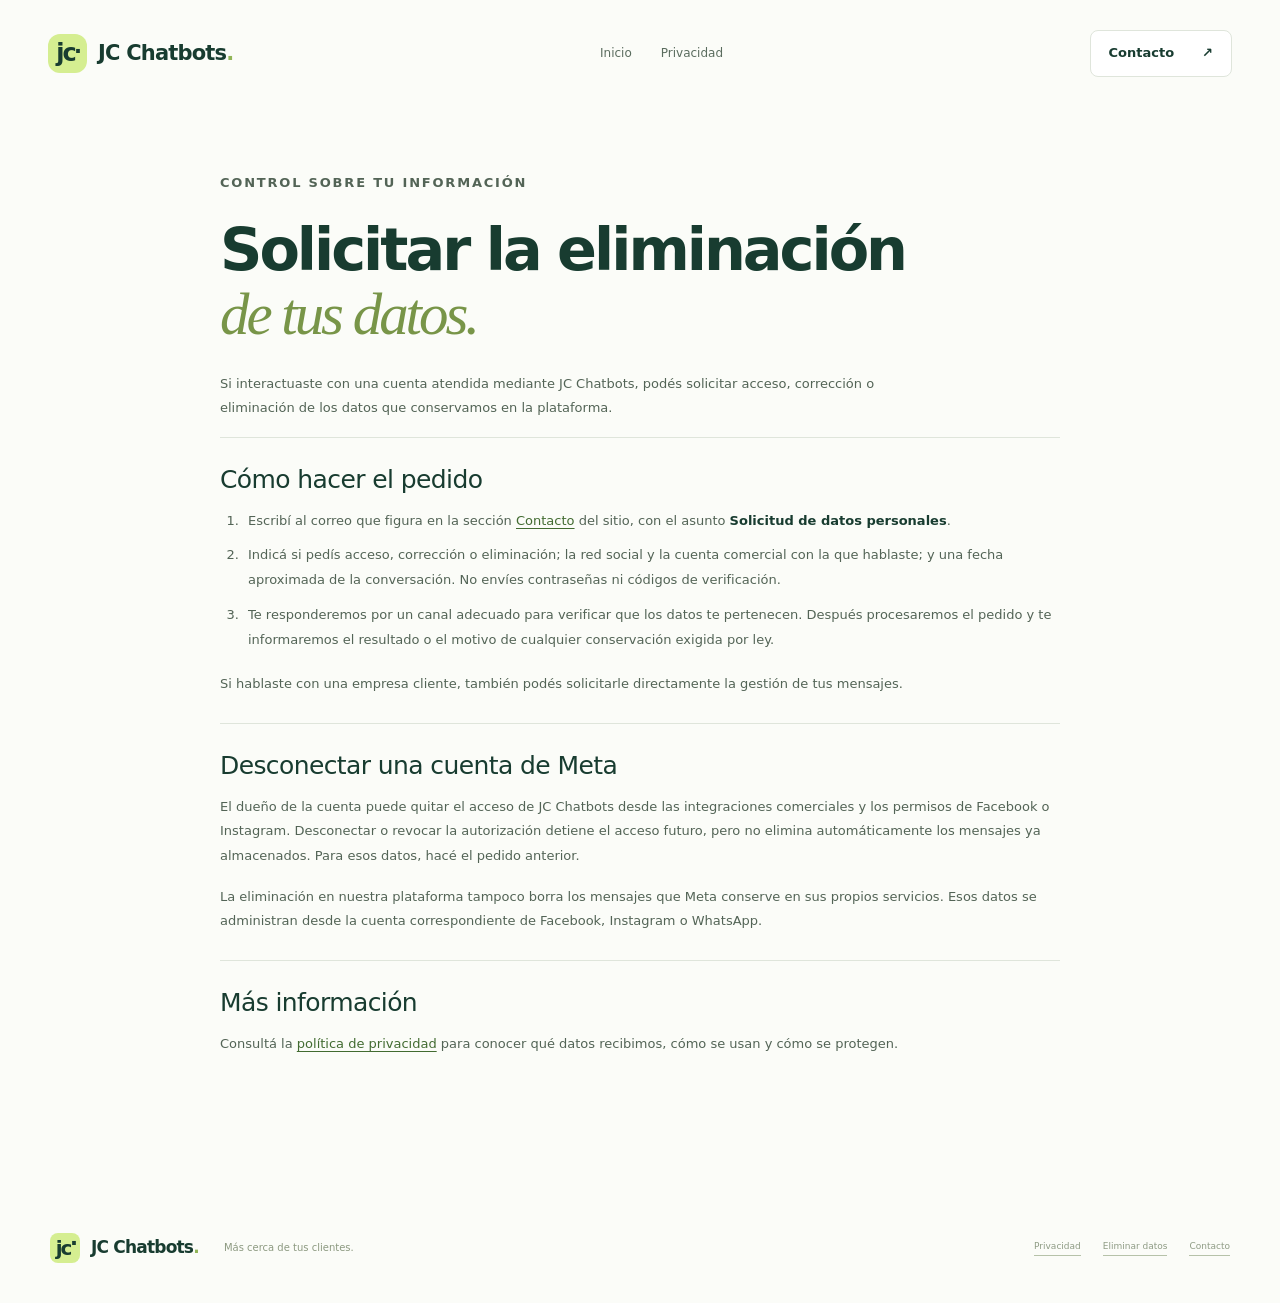
==== eliminar-datos.html @ 1e7ea8a5 "Prepare public JC Chatbots website" ====
<!doctype html>
<html lang="es-AR">
<head>
  <meta charset="utf-8">
  <meta name="viewport" content="width=device-width, initial-scale=1">
  <meta name="description" content="Cómo solicitar acceso, corrección o eliminación de datos tratados por JC Chatbots.">
  <meta name="theme-color" content="#173e32">
  <meta name="referrer" content="no-referrer">
  <title>Eliminar mis datos — JC Chatbots</title>
  <link rel="icon" href="favicon.svg" type="image/svg+xml">
  <link rel="stylesheet" href="styles.css">
</head>
<body>
  <a class="skip" href="#contenido">Saltar al contenido</a>
  <header class="header">
    <a href="./" class="brand" aria-label="JC Chatbots, inicio"><span class="brand-icon">jc<span>·</span></span><span>JC Chatbots<span class="brand-dot">.</span></span></a>
    <nav aria-label="Principal"><a href="./">Inicio</a><a href="privacidad.html">Privacidad</a></nav>
    <a class="button header-cta" href="./#contacto">Contacto <span aria-hidden="true">↗</span></a>
  </header>
  <main id="contenido" class="legal wrap">
    <p class="eyebrow">CONTROL SOBRE TU INFORMACIÓN</p>
    <h1>Solicitar la eliminación <em>de tus datos.</em></h1>
    <p class="legal-lead">Si interactuaste con una cuenta atendida mediante JC Chatbots, podés solicitar acceso, corrección o eliminación de los datos que conservamos en la plataforma.</p>
    <section aria-labelledby="solicitud"><h2 id="solicitud">Cómo hacer el pedido</h2>
      <ol>
        <li>Escribí al correo que figura en la sección <a href="./#contacto">Contacto</a> del sitio, con el asunto <strong>Solicitud de datos personales</strong>.</li>
        <li>Indicá si pedís acceso, corrección o eliminación; la red social y la cuenta comercial con la que hablaste; y una fecha aproximada de la conversación. No envíes contraseñas ni códigos de verificación.</li>
        <li>Te responderemos por un canal adecuado para verificar que los datos te pertenecen. Después procesaremos el pedido y te informaremos el resultado o el motivo de cualquier conservación exigida por ley.</li>
      </ol>
      <p>Si hablaste con una empresa cliente, también podés solicitarle directamente la gestión de tus mensajes.</p>
    </section>
    <section aria-labelledby="revocacion"><h2 id="revocacion">Desconectar una cuenta de Meta</h2>
      <p>El dueño de la cuenta puede quitar el acceso de JC Chatbots desde las integraciones comerciales y los permisos de Facebook o Instagram. Desconectar o revocar la autorización detiene el acceso futuro, pero no elimina automáticamente los mensajes ya almacenados. Para esos datos, hacé el pedido anterior.</p>
      <p>La eliminación en nuestra plataforma tampoco borra los mensajes que Meta conserve en sus propios servicios. Esos datos se administran desde la cuenta correspondiente de Facebook, Instagram o WhatsApp.</p>
    </section>
    <section aria-labelledby="politica"><h2 id="politica">Más información</h2>
      <p>Consultá la <a href="privacidad.html">política de privacidad</a> para conocer qué datos recibimos, cómo se usan y cómo se protegen.</p>
    </section>
  </main>
  <footer class="footer wrap"><a href="./" class="brand"><span class="brand-icon">jc<span>·</span></span><span>JC Chatbots<span class="brand-dot">.</span></span></a><p>Más cerca de tus clientes.</p><div><a href="privacidad.html">Privacidad</a><a href="eliminar-datos.html" aria-current="page">Eliminar datos</a><a href="./#contacto">Contacto</a></div></footer>
</body>
</html>
---- styles.css ----
@charset "UTF-8";
:root{--ink:#183c30;--muted:#6d7b70;--paper:#fbfcf8;--line:#dfe5db;--lime:#d5ee91;--soft:#edf2e8;font:16px/1.6 Inter,ui-sans-serif,system-ui,-apple-system,"Segoe UI",sans-serif;color:var(--ink);background:var(--paper);font-synthesis:none}*{box-sizing:border-box}html{scroll-behavior:smooth;scroll-padding-top:35px}body{margin:0}a{color:inherit;text-decoration:none}button{font:inherit;cursor:pointer}a:focus-visible,button:focus-visible,summary:focus-visible{outline:3px solid #7e9f43;outline-offset:5px}.wrap{width:min(1180px,calc(100% - 96px));margin:auto}.header{display:flex;justify-content:space-between;align-items:center;gap:24px;max-width:1360px;padding:30px 48px;margin:auto}.brand{display:inline-flex;align-items:center;gap:11px;font-size:21px;font-weight:700;letter-spacing:-.8px;white-space:nowrap}.brand-icon{width:39px;height:39px;display:grid;place-content:center;background:var(--lime);border-radius:12px;font-size:24px;letter-spacing:-2px;position:relative;padding-right:4px}.brand-icon span{position:absolute;right:7px;bottom:4px;font-size:21px}.brand-dot{color:#91b557}.header nav{display:flex;gap:29px;font-size:12px;color:#5a6c5e}.header nav a:hover,.quiet-link:hover{color:#62822f}.button{display:inline-flex;justify-content:space-between;align-items:center;gap:28px;padding:16px 22px;border:1px solid var(--line);border-radius:8px;font-size:13px;font-weight:600;transition:transform .18s,background .18s}.button:hover{transform:translateY(-2px)}.header-cta{padding:12px 18px;background:white}.primary{background:var(--ink);color:white;border-color:var(--ink)}.primary:hover{background:#285b46}.hero{display:grid;grid-template-columns:1.16fr 1fr;gap:70px;padding-top:65px;padding-bottom:90px;align-items:center}.eyebrow{font-size:10px;letter-spacing:1.8px;font-weight:650;line-height:1.8;color:#7b896e;margin:0 0 23px}.live-dot{display:inline-block;width:6px;height:6px;background:#8aa552;border-radius:50%;margin-right:7px;vertical-align:2px}h1{font-size:clamp(45px,4.6vw,67px);font-weight:550;letter-spacing:-3px;line-height:1.08;margin:0 0 25px}h1 em,h2 em{font-family:Georgia,"Times New Roman",serif;font-weight:400;color:#789548}h2{font-size:clamp(33px,3.5vw,46px);font-weight:500;letter-spacing:-1.8px;line-height:1.15;margin:0 0 25px}h3{font-size:17px;line-height:1.5;font-weight:600;letter-spacing:-.35px;margin:0 0 10px}p{margin:0 0 16px}.hero-description{color:var(--muted);font-size:15px;max-width:430px;line-height:1.9}.hero-actions{display:flex;align-items:center;gap:24px;margin-top:30px}.quiet-link{font-size:12px;font-weight:600;white-space:nowrap}.quiet-link span{margin-left:8px}.hero-note{font-size:10px;color:#87937e;margin-top:23px}.hero-visual{position:relative;background:#eaf0e0;border:1px solid #dfe8d5;border-radius:18px;padding:23px 26px 32px;isolation:isolate}.hero-visual:before{content:"";position:absolute;inset:65px -16px -16px 24px;border:1px solid #dfe7d2;border-radius:18px;z-index:-1}.visual-header{display:flex;justify-content:space-between;align-items:center;gap:10px;font-size:7px;letter-spacing:1px;color:#7c8d6b;margin-bottom:23px}.demo-label{font-size:6px;border:1px solid #ccdab7;border-radius:4px;padding:4px 6px;white-space:nowrap}.chat-window{background:#fff;border:1px solid #e0e6d8;border-radius:12px;box-shadow:0 13px 28px #4961360c;overflow:hidden}.chat-header{display:flex;gap:12px;align-items:center;padding:19px;border-bottom:1px solid #edf0e7}.shop-avatar{display:grid;place-items:center;background:#edf2e5;border-radius:10px;width:35px;height:35px;font-family:Georgia,serif;font-size:25px;position:relative}.shop-avatar>span{position:absolute;right:3px;top:0;font:10px system-ui;color:#8eaa55}.chat-header strong{display:block;font-size:12px;font-weight:650}.chat-header>div>span{display:block;font-size:9px;color:#8f9c83}.chat-badge{margin-left:auto;color:#8ca36d;background:#f2f6eb;border-radius:4px;padding:3px 8px;font-size:8px}.chat-content{min-height:249px;background:#fcfdfa;padding:26px 18px;display:flex;flex-direction:column;gap:17px}.message{max-width:85%;padding:13px 15px;border-radius:10px;font-size:11px;line-height:1.7;border:1px solid #e4eadd}.message p{margin:0 0 7px}.incoming{align-self:flex-start;background:white;border-radius:10px 10px 10px 2px}.outgoing{align-self:flex-end;background:#eaf3d9;border-color:#e0eacb;border-radius:10px 10px 2px 10px}.message time{display:block;text-align:right;font-size:8px;color:#9ca88e}.message time span{color:#789253}.source-note{text-align:right;margin:0;color:#8c9a7c;font-size:8px}.source-note>span{margin-right:4px}.chat-options{display:flex;gap:6px;flex-wrap:wrap;padding:14px 17px;border-top:1px solid #eef1e8}.chat-options button{background:#fff;border:1px solid #e1e8d6;color:#7c8b6c;border-radius:20px;padding:6px 11px;font-size:9px}.chat-options button.selected{background:#eff5e4;color:#4b652e;border-color:#cdddaf}.chat-footer{padding:10px 18px;background:#f6f8f0;font-size:9px;color:#879578;display:flex;gap:8px}.floating-note{display:flex;align-items:center;gap:12px;background:#fff;border:1px solid #e4e9dc;box-shadow:0 8px 20px #223e2410;border-radius:10px;padding:14px 17px;margin:20px -44px 0 38px}.floating-note>span:first-child{display:grid;place-items:center;background:#f1f5e9;color:#8ba562;border-radius:7px;width:31px;height:31px;font-size:18px}.floating-note strong{font-size:10px;display:block;font-weight:600}.floating-note small{display:block;color:#96a187;font-size:8px}.note-check{margin-left:auto;color:#8fa95e}.visual-caption{display:flex;align-items:center;gap:7px;color:#8b9a7a;font-size:8px;margin-top:21px}.tiny-line{width:16px;height:1px;background:#9eae88}.intro-strip{border-block:1px solid var(--line);background:#f4f7ee}.intro-strip>.wrap{display:flex;justify-content:space-between;gap:20px;align-items:center;padding-block:23px}.intro-strip p{margin:0;color:#859078;font-size:12px}.intro-strip strong{color:#526443;font-weight:600}.intro-strip>.wrap>span{font-size:10px;color:#8b997b}.intro-strip>.wrap>span>span{margin-left:35px;font-size:18px;color:#9caf7c}.section{padding-block:95px}.proposal{display:grid;grid-template-columns:1fr 1fr;gap:95px;align-items:start}.section-copy{font-size:14px;color:var(--muted);line-height:1.9;max-width:390px;margin-bottom:26px}.proposal-list article{display:flex;gap:22px;border-top:1px solid var(--line);padding:24px 0}.proposal-list p{color:var(--muted);font-size:12px;line-height:1.8;margin:0}.feature-number{font-family:Georgia,serif;font-size:22px;color:#99af70}.channels-section{background:#edf2e5;border-block:1px solid #e4eadb}.channels-inner{padding-block:65px;display:grid;grid-template-columns:1fr 1fr;gap:95px;align-items:center}.channels-inner>div>p:last-child{font-size:12px;color:#7a886d;max-width:365px;line-height:1.9}.channels-inner h2{font-size:38px}.channels-list article{display:flex;align-items:center;gap:16px;padding:20px 0;border-bottom:1px solid #dce5d1}.channels-list img{width:26px;height:26px;object-fit:contain}.channels-list strong{display:block;font-size:13px;font-weight:600}.channels-list small{display:block;font-size:10px;color:#89977b;margin-top:4px}.status{margin-left:auto;padding:4px 8px;background:#f7f9f2;border:1px solid #e1e7d8;border-radius:4px;font-size:8px;white-space:nowrap;color:#8b977d}.status.testing{color:#698443;background:#e4edcf}.channels-note{font-size:9px!important;margin-top:16px;line-height:1.7!important}.section-heading{display:flex;align-items:end;justify-content:space-between;gap:30px;margin-bottom:34px}.section-heading h2{margin-bottom:0}.section-heading>p{font-size:12px;color:var(--muted);line-height:1.9;margin:0}.steps{display:grid;grid-template-columns:repeat(3,1fr);gap:38px}.steps article{border-top:1px solid var(--line);padding-top:18px}.steps article>span{display:flex;justify-content:space-between;align-items:center;font-family:Georgia,serif;color:#8fa566;font-size:25px;margin-bottom:25px}.steps i{font-family:system-ui;font-style:normal;font-size:17px;color:#a5b491}.steps p{color:var(--muted);font-size:12px;line-height:1.85;max-width:280px}.faq{border-top:1px solid var(--line);display:grid;grid-template-columns:1fr 1fr;gap:95px;padding-top:75px}.faq h2{font-size:39px}.faq details{border-bottom:1px solid var(--line);padding:17px 0}.faq details:first-child{border-top:1px solid var(--line)}.faq summary{list-style:none;display:flex;align-items:center;justify-content:space-between;gap:15px;font-size:13px;cursor:pointer;font-weight:500}.faq summary::-webkit-details-marker{display:none}.faq summary>span{font-size:20px;color:#8da270;transition:transform .2s}.faq details[open] summary>span{transform:rotate(45deg)}.faq details p{font-size:12px;color:var(--muted);margin:15px 28px 0 0;line-height:1.9}.contact{border-radius:17px;background:#173e32;color:#f6faef;display:grid;grid-template-columns:1.4fr 1fr;align-items:center;gap:65px;padding:50px 55px}.contact .eyebrow{color:#a8bf8b}.contact h2{font-size:38px;letter-spacing:-1.3px;margin-bottom:18px}.contact h2 em{color:#d5ee91}.contact p:not(.eyebrow){font-size:12px;color:#a9bda8;line-height:1.8;margin:0}.contact-actions{display:flex;flex-direction:column;align-items:stretch;gap:20px}.lime{background:var(--lime);color:#23482e;border-color:var(--lime);font-size:12px}.lime:hover{background:#e4f6b8}.contact-email{font-size:12px;display:flex;justify-content:space-between;border-bottom:1px solid #456354;padding-bottom:11px;color:#dde8d5}.contact-actions small{font-size:9px;color:#a1b49a}.footer{display:flex;align-items:center;gap:25px;flex-wrap:wrap;padding-block:40px}.footer .brand{font-size:17px}.footer .brand-icon{width:30px;height:30px;border-radius:8px;font-size:20px}.footer .brand-icon span{right:4px;bottom:2px}.footer>p{color:#8c9980;font-size:10px;margin:0}.footer>div{margin-left:auto;display:flex;gap:22px;align-items:center;font-size:9px;color:#8e9b84}.footer button{border:0;border-bottom:1px solid #b6c2a9;padding:0;background:transparent;font-size:9px;color:#7e8c73}.footer #privacy{flex-basis:100%;font-size:10px;line-height:1.8;max-width:850px}.skip{position:absolute;left:16px;top:-100px;background:var(--ink);color:white;padding:12px;z-index:9}.skip:focus{top:10px}[hidden]{display:none!important}@media(max-width:1050px){.wrap{width:calc(100% - 60px)}.header{padding-inline:30px}.hero{gap:38px}.hero-actions{gap:15px;flex-wrap:wrap}.hero-visual{padding:20px}.floating-note{margin-right:-25px;margin-left:5px}.proposal,.channels-inner,.faq{gap:50px}.contact{padding:40px;gap:35px}.channels-list small{max-width:210px}h1{letter-spacing:-2px}}@media(max-width:760px){.wrap{width:calc(100% - 40px)}.header{padding:20px;gap:12px}.header nav{display:none}.header-cta{padding:10px 12px;font-size:10px;gap:13px}.brand{font-size:18px}.brand-icon{width:33px;height:33px}.hero{grid-template-columns:1fr;padding-top:40px;padding-bottom:55px;gap:38px}.eyebrow{font-size:8px;letter-spacing:1.3px;margin-bottom:19px}h1{font-size:49px;letter-spacing:-2.4px}h2{font-size:35px}.hero-description{font-size:14px}.hero-actions{margin-top:25px;gap:20px}.button{font-size:12px;padding:15px 18px}.hero-note{font-size:9px}.hero-visual{max-width:470px;width:100%;margin:auto;padding:20px 18px 24px}.hero-visual:before{inset:45px -5px -7px 15px}.floating-note{margin-right:-5px;margin-left:17px;padding:12px}.chat-content{min-height:234px}.message{font-size:12px}.intro-strip>.wrap{align-items:start;flex-direction:column;gap:6px;padding-block:20px}.intro-strip>.wrap>span>span{margin-left:10px}.proposal,.channels-inner,.faq{grid-template-columns:1fr;gap:30px}.section{padding-block:60px}.proposal-list article{padding-block:22px}.channels-inner{padding-block:45px;gap:12px}.channels-inner h2{font-size:35px}.channels-list article{gap:13px}.channels-list small{max-width:190px;font-size:9px}.channels-list img{width:23px;height:23px}.status{font-size:7px}.section-heading{align-items:start;flex-direction:column;gap:19px}.steps{grid-template-columns:1fr;gap:18px}.steps article>span{margin-bottom:14px}.steps p{max-width:none}.faq{padding-top:45px}.faq h2{font-size:34px}.faq summary{font-size:12px}.contact{grid-template-columns:1fr;padding:30px 24px;gap:28px;border-radius:12px}.contact h2{font-size:32px}.contact-actions{gap:18px}.footer{padding-block:30px;gap:15px}.footer>p{display:none}.footer>div{gap:14px}.footer .brand{font-size:15px}}@media(prefers-reduced-motion:reduce){html{scroll-behavior:auto}*{transition:none!important}}

.legal{max-width:840px;padding-top:64px;padding-bottom:110px}.legal h1{max-width:690px}.legal-lead{font-size:17px;line-height:1.85;color:var(--muted);max-width:710px}.legal-updated{font-size:11px;color:#82907c;margin:25px 0 55px}.legal section{border-top:1px solid var(--line);padding:28px 0 10px}.legal h2{font-size:25px;letter-spacing:-.6px;margin-bottom:14px}.legal p,.legal li{font-size:13px;line-height:1.9;color:#536456}.legal ul,.legal ol{padding-left:23px;margin:0 0 20px}.legal li{padding-left:5px;margin-bottom:10px}.legal a:not(.brand){color:#426b31;text-decoration:underline;text-underline-offset:3px}.legal strong{color:var(--ink)}.footer>div a{border-bottom:1px solid #b6c2a9;padding-bottom:1px}.footer>div a:hover{color:#426b31}@media(max-width:760px){.legal{padding-top:35px;padding-bottom:70px}.legal h1{font-size:42px}.legal-lead{font-size:15px}.legal section{padding-top:22px}.legal h2{font-size:22px}.footer>div{flex-wrap:wrap}}.footer>.brand-note{flex-basis:100%;display:block;font-size:9px}
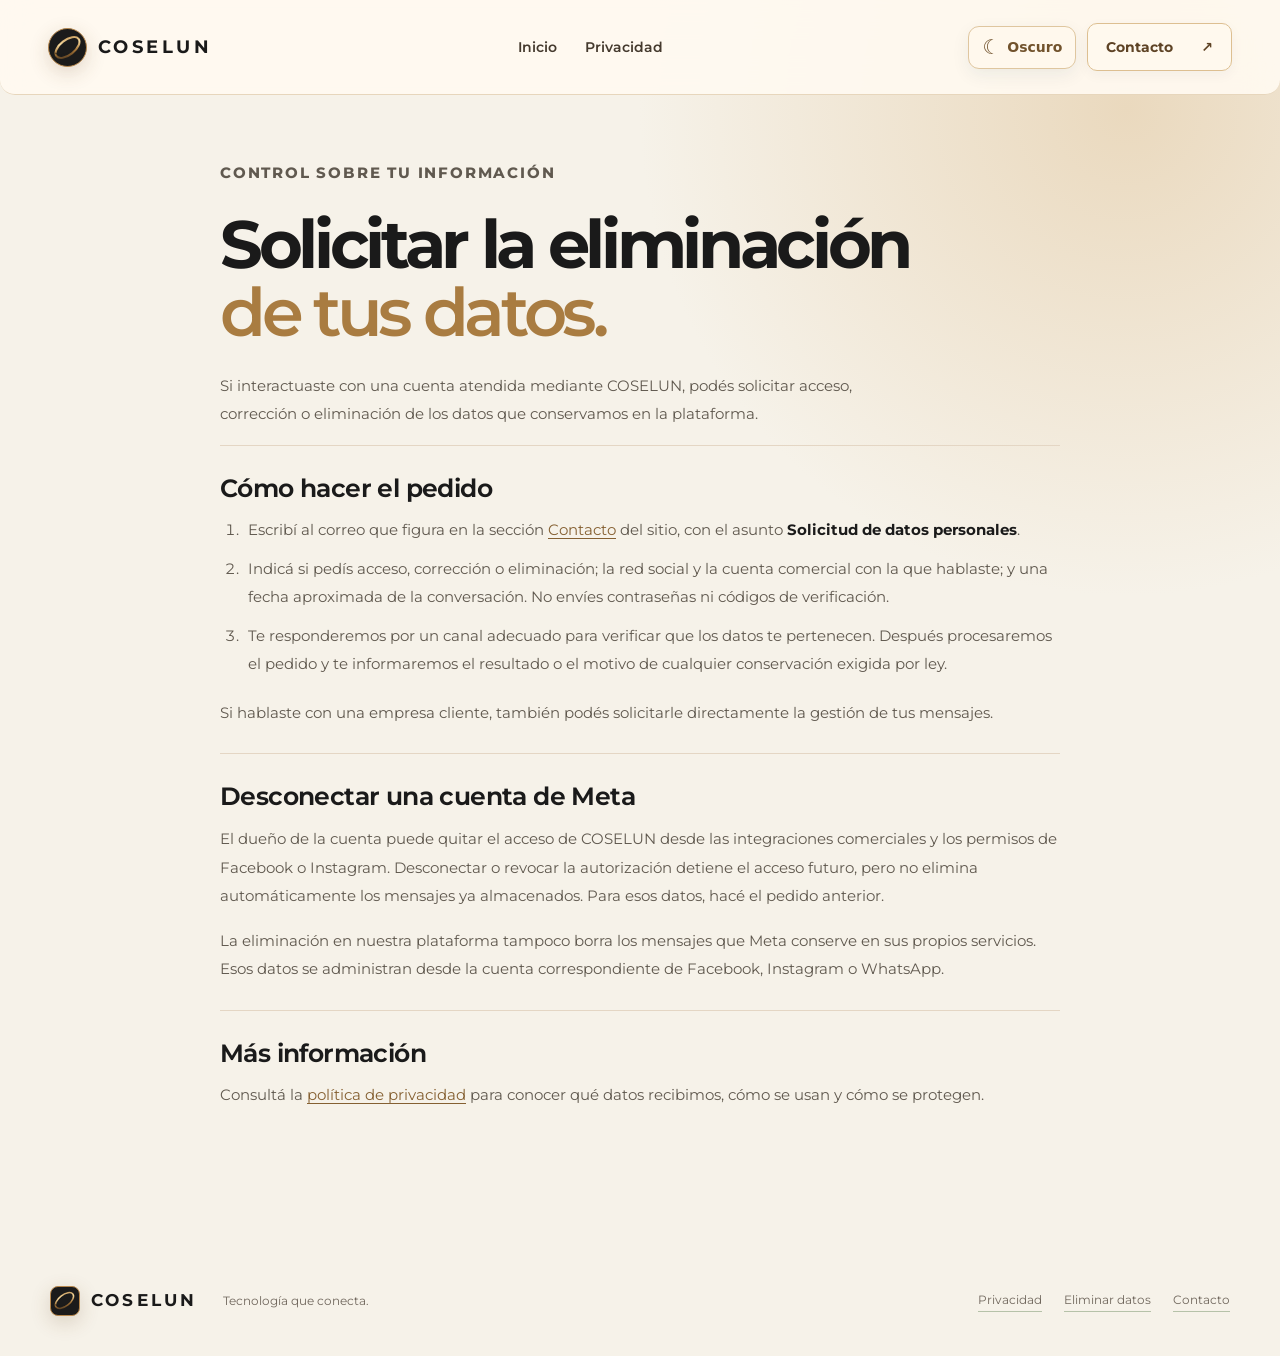
==== commit 7cfb76dd: "Rebrand public site as COSELUN" ====
--- a/eliminar-datos.html
+++ b/eliminar-datos.html
@@ -3,24 +3,26 @@
 <head>
   <meta charset="utf-8">
   <meta name="viewport" content="width=device-width, initial-scale=1">
-  <meta name="description" content="Cómo solicitar acceso, corrección o eliminación de datos tratados por JC Chatbots.">
-  <meta name="theme-color" content="#173e32">
+  <meta name="description" content="Cómo solicitar acceso, corrección o eliminación de datos tratados por COSELUN.">
+  <meta name="theme-color" content="#1a1a1a">
   <meta name="referrer" content="no-referrer">
-  <title>Eliminar mis datos — JC Chatbots</title>
+  <title>Eliminar mis datos — COSELUN</title>
   <link rel="icon" href="favicon.svg" type="image/svg+xml">
   <link rel="stylesheet" href="styles.css">
+  <link rel="stylesheet" href="premium.css">
+  <link rel="stylesheet" href="readability.css"><link rel="stylesheet" href="coselun.css">
 </head>
 <body>
   <a class="skip" href="#contenido">Saltar al contenido</a>
   <header class="header">
-    <a href="./" class="brand" aria-label="JC Chatbots, inicio"><span class="brand-icon">jc<span>·</span></span><span>JC Chatbots<span class="brand-dot">.</span></span></a>
+    <a href="./" class="brand" aria-label="COSELUN, inicio"><span class="brand-icon" aria-hidden="true"></span><span>COSELUN</span></a>
     <nav aria-label="Principal"><a href="./">Inicio</a><a href="privacidad.html">Privacidad</a></nav>
-    <a class="button header-cta" href="./#contacto">Contacto <span aria-hidden="true">↗</span></a>
+    <div class="header-actions"><button class="theme-toggle" type="button" aria-label="Cambiar a modo oscuro" aria-pressed="false"><span aria-hidden="true">☾</span><span>Oscuro</span></button><a class="button header-cta" href="./#contacto">Contacto <span aria-hidden="true">↗</span></a></div>
   </header>
   <main id="contenido" class="legal wrap">
     <p class="eyebrow">CONTROL SOBRE TU INFORMACIÓN</p>
     <h1>Solicitar la eliminación <em>de tus datos.</em></h1>
-    <p class="legal-lead">Si interactuaste con una cuenta atendida mediante JC Chatbots, podés solicitar acceso, corrección o eliminación de los datos que conservamos en la plataforma.</p>
+    <p class="legal-lead">Si interactuaste con una cuenta atendida mediante COSELUN, podés solicitar acceso, corrección o eliminación de los datos que conservamos en la plataforma.</p>
     <section aria-labelledby="solicitud"><h2 id="solicitud">Cómo hacer el pedido</h2>
       <ol>
         <li>Escribí al correo que figura en la sección <a href="./#contacto">Contacto</a> del sitio, con el asunto <strong>Solicitud de datos personales</strong>.</li>
@@ -30,13 +32,14 @@
       <p>Si hablaste con una empresa cliente, también podés solicitarle directamente la gestión de tus mensajes.</p>
     </section>
     <section aria-labelledby="revocacion"><h2 id="revocacion">Desconectar una cuenta de Meta</h2>
-      <p>El dueño de la cuenta puede quitar el acceso de JC Chatbots desde las integraciones comerciales y los permisos de Facebook o Instagram. Desconectar o revocar la autorización detiene el acceso futuro, pero no elimina automáticamente los mensajes ya almacenados. Para esos datos, hacé el pedido anterior.</p>
+      <p>El dueño de la cuenta puede quitar el acceso de COSELUN desde las integraciones comerciales y los permisos de Facebook o Instagram. Desconectar o revocar la autorización detiene el acceso futuro, pero no elimina automáticamente los mensajes ya almacenados. Para esos datos, hacé el pedido anterior.</p>
       <p>La eliminación en nuestra plataforma tampoco borra los mensajes que Meta conserve en sus propios servicios. Esos datos se administran desde la cuenta correspondiente de Facebook, Instagram o WhatsApp.</p>
     </section>
     <section aria-labelledby="politica"><h2 id="politica">Más información</h2>
       <p>Consultá la <a href="privacidad.html">política de privacidad</a> para conocer qué datos recibimos, cómo se usan y cómo se protegen.</p>
     </section>
   </main>
-  <footer class="footer wrap"><a href="./" class="brand"><span class="brand-icon">jc<span>·</span></span><span>JC Chatbots<span class="brand-dot">.</span></span></a><p>Más cerca de tus clientes.</p><div><a href="privacidad.html">Privacidad</a><a href="eliminar-datos.html" aria-current="page">Eliminar datos</a><a href="./#contacto">Contacto</a></div></footer>
+  <footer class="footer wrap"><a href="./" class="brand"><span class="brand-icon" aria-hidden="true"></span><span>COSELUN</span></a><p>Tecnología que conecta.</p><div><a href="privacidad.html">Privacidad</a><a href="eliminar-datos.html" aria-current="page">Eliminar datos</a><a href="./#contacto">Contacto</a></div></footer>
+<script src="app.js" defer></script>
 </body>
 </html>
--- a/premium.css
+++ b/premium.css
@@ -0,0 +1,88 @@
+:root{--ink:#173342;--muted:#5a7180;--paper:#f5f8f8;--line:#d6e3e5;--lime:#e1a06b;--soft:#e7f2f0;color:var(--ink);background:var(--paper)}
+body{background:radial-gradient(circle at 72% 7%,#e4f0ee 0,transparent 28%),var(--paper)}
+.header{max-width:1440px;background:#ffffffdb;border-bottom:1px solid #e3eaec;padding-block:23px;position:relative;z-index:2}
+.brand{font-weight:750;color:var(--ink)}
+.brand-icon{background:#102b3d url('assets/brand-mark.svg') center/cover no-repeat;color:transparent;font-size:0;box-shadow:0 5px 15px #102b3d32}
+.brand-icon span{display:none}
+.brand-dot{color:#bc8c54}
+.header nav{gap:28px;color:#4c6572;font-weight:600}
+.header nav a:hover,.quiet-link:hover{color:#0c736b}
+.header-cta{background:#fff;border-color:#c9d9dd;color:#104d51;box-shadow:0 4px 13px #1533460b}
+.header-cta:hover{background:#edf7f5}
+.eyebrow{color:#a37545;font-weight:750}
+.live-dot{background:#159488;box-shadow:0 0 0 4px #1594881c}
+h1,h2,h3{color:var(--ink)}
+h1{font-size:clamp(54px,5.2vw,79px);line-height:1.02;font-weight:700;letter-spacing:-4.8px}
+h1 em,h2 em{color:#0b7a70;font-family:Georgia,'Times New Roman',serif;font-weight:400}
+h2{font-weight:650;letter-spacing:-2.1px}
+h3{font-weight:650}
+.hero{gap:75px;padding-top:80px;padding-bottom:92px;min-height:645px}
+.hero-description{font-size:16px;line-height:1.78;color:#526a78;max-width:460px}
+.hero-note{color:#758b94}
+.button{border-radius:10px;font-weight:700}
+.primary{background:#0d6965;border-color:#0d6965;box-shadow:0 10px 28px #0d69652a}
+.primary:hover{background:#09534f}
+.quiet-link{color:#0d6965}
+.hero-visual{background:linear-gradient(145deg,#102a3d 0%,#176b68 100%);border:1px solid #2e6c6e;border-radius:24px;box-shadow:0 28px 60px #163b4b25;padding:26px 28px 32px}
+.hero-visual:before{border-color:#b8d6cf88;inset:28px -17px -19px 25px;border-radius:23px}
+.visual-header,.visual-caption{color:#d1e6e2}
+.demo-label{border-color:#a4c6c088;color:#d7eae5;background:#ffffff12}
+.chat-window{border-radius:16px;box-shadow:0 24px 45px #081e3040}
+.chat-header{background:#fcfdfc}
+.shop-avatar{background:#e5f1ed;color:#115f5a}
+.chat-badge{background:#e6f4f0;color:#0b7369}
+.chat-content{background:#f9fbfb}
+.outgoing{background:#def0eb;border-color:#c5e1d9}
+.message time span{color:#168d7c}
+.chat-options button.selected{background:#e0f2ec;color:#0b695f;border-color:#a9d6ca}
+.chat-footer{background:#eef6f3;color:#5b7c79}
+.floating-note{border-color:#d7e5e5;box-shadow:0 14px 35px #081e3030}
+.floating-note>span:first-child{background:#e3f2ed;color:#0b766e}
+.note-check{color:#0b766e}
+.intro-strip{background:#142f41;border-color:#142f41}
+.intro-strip p,.intro-strip>.wrap>span{color:#bdd3da}
+.intro-strip strong{color:#f5e1c4}
+.intro-strip>.wrap>span>span{color:#d7b178}
+.services{display:grid;grid-template-columns:.85fr 1.45fr;gap:55px;align-items:start;padding-block:105px}
+.services-heading{position:sticky;top:35px}
+.services-heading h2{font-size:clamp(35px,3.5vw,49px);margin-bottom:22px}
+.services-heading>p:last-child{font-size:14px;color:var(--muted);line-height:1.85;max-width:370px}
+.service-cards{display:grid;grid-template-columns:1fr 1fr;gap:18px}
+.service-card{min-height:382px;display:flex;flex-direction:column;align-items:flex-start;background:#fff;border:1px solid #dbe5e8;border-radius:20px;padding:30px;box-shadow:0 13px 35px #1234490b;transition:transform .2s,box-shadow .2s}
+.service-card:hover{transform:translateY(-4px);box-shadow:0 20px 42px #12344916}
+.service-index{font-size:9px;letter-spacing:1.25px;font-weight:750;color:#9b7042}
+.service-symbol{width:55px;height:55px;display:grid;place-items:center;background:#e5f3ef;color:#0c7369;border-radius:16px;margin:24px 0;font-size:29px}
+.service-card h3{font-size:23px;line-height:1.25;letter-spacing:-.7px;margin-bottom:17px}
+.service-card p{font-size:12px;line-height:1.8;color:#607784;margin-bottom:22px}
+.service-card a{margin-top:auto}
+.service-card.highlighted{background:linear-gradient(155deg,#142e42,#103e49);border-color:#20495a}
+.service-card.highlighted .service-index{color:#e5be8b}
+.service-card.highlighted .service-symbol{background:#ffffff17;color:#f0d0a4}
+.service-card.highlighted h3{color:#fff}
+.service-card.highlighted p{color:#c2d5d7}
+.service-card.highlighted a{color:#f0d0a4}
+.proposal{border-top:1px solid var(--line)}
+.feature-number,.steps article>span{color:#a87842}
+.channels-section{background:#142f41;border-color:#142f41}
+.channels-inner h2,.channels-inner h3,.channels-list strong{color:#f6f9f8}
+.channels-inner h2 em{color:#f0ce9f}
+.channels-inner>div>p:last-child,.channels-list small{color:#bfd3d7}
+.channels-list article{border-color:#3a5869}
+.status{background:#ffffff14;border-color:#66838b;color:#d6e5e7}
+.status.testing{background:#d5eee527;border-color:#8ac4b5;color:#bce9d7}
+.channels-note{color:#b6cbd2}
+.faq details{border-color:#d6e1e5}
+.faq summary{font-weight:650;color:#1b3b4b}
+.faq summary>span{color:#0d8174}
+.contact{background:linear-gradient(130deg,#112b3e,#0b5b5d);border:1px solid #195d65;border-radius:22px;box-shadow:0 20px 45px #132f4223}
+.contact h2{color:#fff}.contact h2 em{color:#f4d6ab}
+.contact .eyebrow{color:#e0bb88}
+.contact p:not(.eyebrow){color:#c6dadd}
+.contact-email{color:#edf7f5;border-color:#6e979c}
+.lime{background:#f2d3a7;border-color:#f2d3a7;color:#18384a}
+.lime:hover{background:#ffe3bc}
+.footer .brand-note{color:#758a95}
+.legal a:not(.brand){color:#0b746b}
+@media(max-width:1100px){.hero{gap:42px}.services{grid-template-columns:1fr;gap:25px}.services-heading{position:static}.service-card{min-height:315px}}
+@media(max-width:760px){.header{padding-block:18px}.hero{padding-top:45px;min-height:0;gap:40px}h1{font-size:clamp(46px,11vw,64px);letter-spacing:-3px}.hero-visual{border-radius:18px}.hero-visual:before{inset:20px -5px -8px 15px}.services{padding-block:68px}.service-cards{grid-template-columns:1fr}.service-card{min-height:0;padding:26px}.service-symbol{margin:18px 0}.contact{border-radius:16px}}
+@media(prefers-reduced-motion:reduce){.service-card:hover{transform:none}}
--- a/readability.css
+++ b/readability.css
@@ -0,0 +1,86 @@
+:root { color-scheme: light; }
+body { font-size: 16px; }
+.header { gap: 20px; }
+.header-actions { display: flex; align-items: center; gap: 11px; flex: none; }
+.header nav { font-size: 14px; }
+.header-cta, .button { font-size: 14px; }
+.theme-toggle { display: inline-flex; align-items: center; gap: 7px; min-height: 43px;
+  padding: 9px 13px; border: 1px solid #cbdcde; border-radius: 11px;
+  background: #fff; color: #135b5b; font: 650 14px/1.2 Inter, ui-sans-serif, system-ui, sans-serif;
+  cursor: pointer; box-shadow: 0 6px 18px #0d3e4a12; transition: transform .2s, background .2s, border-color .2s; }
+.theme-toggle span:first-child { font-size: 20px; line-height: 1; }
+.theme-toggle:hover { transform: translateY(-2px); background: #eaf5f2; border-color: #83bdb2; }
+.eyebrow { font-size: 12px; }
+.hero-description { font-size: 18px; }
+.hero-note, .quiet-link, .intro-strip p, .intro-strip>.wrap>span { font-size: 13px; }
+.visual-header, .visual-caption, .demo-label { font-size: 10px; }
+.chat-header strong { font-size: 14px; }
+.chat-header>div>span, .chat-badge { font-size: 11px; }
+.message { font-size: 13px; }
+.message time, .source-note { font-size: 10px; }
+.chat-options button, .chat-footer { font-size: 11px; }
+.floating-note strong { font-size: 13px; }
+.floating-note small { font-size: 11px; }
+.services-heading>p:last-child, .section-copy { font-size: 16px; }
+.service-card p, .proposal-list p, .channels-inner>div>p:last-child,
+.steps p, .faq details p, .contact p:not(.eyebrow), .section-heading>p,
+.legal p, .legal li { font-size: 15px; }
+.service-index, .channels-note, .contact-actions small { font-size: 12px !important; }
+.channels-list strong, .channels-list small, .status { font-size: 13px; }
+.faq summary { font-size: 16px; }
+.contact-email { font-size: 15px; }
+.footer>p, .footer>div, .footer button, .footer #privacy, .footer>.brand-note { font-size: 12px; }
+.legal-updated { font-size: 13px; }
+.service-card, .steps article, .channels-list article { transition: transform .2s ease, box-shadow .2s ease, border-color .2s ease; }
+.service-card:hover { transform: translateY(-5px); box-shadow: 0 22px 48px #12344922; }
+.steps article:hover { transform: translateY(-3px); }
+.hero-visual { background: radial-gradient(circle at 85% 13%, #2d9c91 0, transparent 34%), linear-gradient(145deg, #102a3d, #176b68); }
+.header { backdrop-filter: blur(16px); border-radius: 0 0 15px 15px; }
+:is(button, a, summary):focus-visible { outline: 3px solid #159889; outline-offset: 3px; }
+
+:root[data-theme='dark'] { color-scheme: dark; --ink: #edf7f8; --muted: #bed0d6; --paper: #101e29; --line: #355061; --soft: #203c46; }
+[data-theme='dark'] body { background: radial-gradient(circle at 74% 8%, #194f50 0, transparent 29%), #101e29; color: #edf7f8; }
+[data-theme='dark'] .header { background: #162a37e8; border-color: #35515d; }
+[data-theme='dark'] .header nav { color: #c4dde2; }
+[data-theme='dark'] .quiet-link, [data-theme='dark'] .eyebrow { color: #e5c18c; }
+[data-theme='dark'] .quiet-link:hover { color: #a6f0df; }
+[data-theme='dark'] .header-cta, [data-theme='dark'] .theme-toggle { background: #23414c; border-color: #4a7078; color: #e5f6f4; }
+[data-theme='dark'] .header-cta:hover, [data-theme='dark'] .theme-toggle:hover { background: #315765; }
+[data-theme='dark'] .hero-description, [data-theme='dark'] .hero-note,
+[data-theme='dark'] .section-copy, [data-theme='dark'] .services-heading>p:last-child,
+[data-theme='dark'] .proposal-list p, [data-theme='dark'] .steps p,
+[data-theme='dark'] .faq details p, [data-theme='dark'] .legal p,
+[data-theme='dark'] .legal li, [data-theme='dark'] .legal-lead { color: #bfd0d5; }
+[data-theme='dark'] h1, [data-theme='dark'] h2, [data-theme='dark'] h3,
+[data-theme='dark'] .faq summary, [data-theme='dark'] .legal strong { color: #eef8fa; }
+[data-theme='dark'] h1 em, [data-theme='dark'] h2 em { color: #83dbcb; }
+[data-theme='dark'] .service-card { background: #1d3441; border-color: #3a5964; box-shadow: 0 13px 35px #030c1566; }
+[data-theme='dark'] .service-card.highlighted { background: linear-gradient(150deg, #185359, #173947); }
+[data-theme='dark'] .service-card p { color: #c5d7db; }
+[data-theme='dark'] .service-card.highlighted p { color: #d7e8ea; }
+[data-theme='dark'] .service-symbol { background: #285a5c; color: #d4f9ef; }
+[data-theme='dark'] .intro-strip, [data-theme='dark'] .channels-section { background: #172e3b; border-color: #365562; }
+[data-theme='dark'] .intro-strip p, [data-theme='dark'] .intro-strip strong,
+[data-theme='dark'] .channels-inner>div>p:last-child,
+[data-theme='dark'] .channels-list small, [data-theme='dark'] .channels-note { color: #c4d9dc; }
+[data-theme='dark'] .channels-list article, [data-theme='dark'] .faq,
+[data-theme='dark'] .faq details, [data-theme='dark'] .proposal-list article,
+[data-theme='dark'] .steps article, [data-theme='dark'] .legal section { border-color: #3d5a65; }
+[data-theme='dark'] .status { background: #284a53; border-color: #5b7e83; color: #e4f2f2; }
+[data-theme='dark'] .contact { background: linear-gradient(135deg, #153a4b, #0e5553); }
+[data-theme='dark'] .legal a:not(.brand) { color: #8ee0cc; }
+[data-theme='dark'] .footer>p, [data-theme='dark'] .footer>div,
+[data-theme='dark'] .footer>.brand-note { color: #b3cbd1; }
+/* The illustrative conversation stays light in either theme to resemble a real chat interface. */
+[data-theme='dark'] .chat-window, [data-theme='dark'] .floating-note { color: #173344; }
+@media(max-width: 760px) {
+  .header { flex-wrap: wrap; }
+  .header-actions { margin-left: auto; }
+  .theme-toggle { min-width: 43px; padding: 9px; justify-content: center; }
+  .theme-toggle span:last-child { display: none; }
+  .hero-description { font-size: 17px; }
+  .eyebrow { font-size: 11px; }
+  .channels-list small, .status, .faq summary { font-size: 13px; }
+  .message { font-size: 13px; }
+}
+@media(prefers-reduced-motion: reduce) { .service-card, .steps article, .theme-toggle { transition: none; } }
--- a/coselun.css
+++ b/coselun.css
@@ -0,0 +1,8 @@
+@font-face{font-family:Montserrat;font-style:normal;font-weight:400 800;font-display:swap;src:url('fonts/Montserrat-latin-ext.woff2') format('woff2');unicode-range:U+0100-02BA,U+02BD-02C5,U+02C7-02CC,U+02CE-02D7,U+02DD-02FF,U+0304,U+0308,U+0329,U+1D00-1DBF,U+1E00-1E9F,U+1EF2-1EFF,U+2020,U+20A0-20AB,U+20AD-20C4,U+2113,U+2C60-2C7F,U+A720-A7FF}
+@font-face{font-family:Montserrat;font-style:normal;font-weight:400 800;font-display:swap;src:url('fonts/Montserrat-latin.woff2') format('woff2');unicode-range:U+0000-00FF,U+0131,U+0152-0153,U+02BB-02BC,U+02C6,U+02DA,U+02DC,U+0304,U+0308,U+0329,U+2000-206F,U+20AC,U+2122,U+2191,U+2193,U+2212,U+2215,U+FEFF,U+FFFD}
+:root{--ink:#1a1a1a;--muted:#665f57;--paper:#f6f2e9;--line:#e4d6c4;--lime:#e1bc82;--soft:#f6ecdd;color-scheme:light}
+body{font-family:Montserrat,ui-sans-serif,system-ui,sans-serif;background:radial-gradient(circle at 88% 8%,#ead9be,transparent 29%),var(--paper);color:var(--ink)}
+.header{background:#fffaf1e8;border-color:#e7d6bc}.brand{font-family:Montserrat,ui-sans-serif,system-ui,sans-serif;letter-spacing:.19em;font-size:18px;font-weight:700}.brand-icon{background:#1b1b1b url('assets/coselun-orbit.svg') center/90% no-repeat;border-radius:50%;border:1px solid #b6874d;box-shadow:0 6px 20px #6b451d32}.brand-dot{display:none}.header nav{color:#453a2e}.header nav a:hover,.quiet-link:hover{color:#9b703b}.header-cta{background:#fff9ee;border-color:#ddbf91;color:#5e4325}.header-cta:hover{background:#f8ebd7}.eyebrow{color:#986b32}.live-dot{background:#c79554;box-shadow:0 0 0 4px #c7955428}h1,h2,h3{font-family:Montserrat,ui-sans-serif,system-ui,sans-serif;color:#1a1a1a}h1{font-weight:700;letter-spacing:-.065em}h1 em,h2 em{font-family:Montserrat,ui-sans-serif,system-ui,sans-serif;font-style:normal;color:#a97c41;font-weight:600}.hero-description{color:#5b554d}.hero{position:relative}.hero:before{content:'';position:absolute;width:44vw;height:18vw;right:-6vw;top:8%;border:2px solid #d9ac6f;transform:rotate(-27deg);border-radius:50%;box-shadow:0 0 35px #e3b4758c;pointer-events:none;opacity:.72}.hero-copy{position:relative;z-index:1}.hero-visual{background:radial-gradient(ellipse at 77% 94%,#9a6b355c,transparent 48%),linear-gradient(145deg,#151718,#30302f);border-color:#a58154;box-shadow:0 30px 70px #2920163b}.hero-visual:before{border-color:#dcb77d82}.visual-header,.visual-caption{color:#f0dac0}.demo-label{border-color:#c9a676;color:#f5ddb9}.chat-badge{background:#f4e3c6;color:#7b542b}.outgoing{background:#f4e6d0;border-color:#e4c79d}.chat-options button.selected{background:#efdec3;color:#6c471f;border-color:#dcb57c}.chat-footer{background:#f8ecda;color:#715b42}.floating-note>span:first-child,.service-symbol{background:#f3dfbf;color:#815b2e}.intro-strip{background:#1a1a1a;border-color:#1a1a1a}.intro-strip p,.intro-strip>.wrap>span{color:#e0d2c0}.intro-strip strong{color:#f4d7a8}.intro-strip>.wrap>span>span{color:#d9ad71}.service-card{background:#fffaf3;border-color:#e8d9c6}.service-card.highlighted{background:radial-gradient(circle at 90% 90%,#9b693943,transparent 42%),linear-gradient(150deg,#1a1b1c,#34302b);border-color:#876846}.service-card.highlighted .service-index,.service-card.highlighted a{color:#f1cb91}.service-card.highlighted .service-symbol{background:#f2d6a323;color:#f5d19e}.service-card.highlighted p{color:#dfd1bf}.service-index,.feature-number,.steps article>span{color:#aa763a}.channels-section{background:#eee5d8;border-color:#e0cfb9}.channels-list article{border-color:#d5c2a9}.status{background:#fff9f0;border-color:#e1d0b9;color:#755636}.status.testing{background:#efdfc4;color:#795127}.contact{background:radial-gradient(ellipse at 90% 110%,#9b703c73,transparent 47%),#1b1c1d;border:1px solid #ac8553;border-radius:24px}.contact .eyebrow,.contact h2 em{color:#e5bc7f}.contact p:not(.eyebrow){color:#dfd0bc}.lime,.primary{background:linear-gradient(110deg,#c59251,#efcc96);border-color:#bb8b4e;color:#231a11}.lime:hover,.primary:hover{background:#e6b97d;color:#21190f}.contact-email{border-color:#8b765c;color:#f8ebd8}.footer>p,.footer>div{color:#70675d}.quiet-link{color:#845c2d}.legal a:not(.brand){color:#856032}.legal p,.legal li{color:#60594f}.theme-toggle{color:#71522c;border-color:#dfc69f;background:#fff8ed}
+[data-theme='dark']{--ink:#f8f1e5;--muted:#d4c2ae;--paper:#181919;--line:#574835;--soft:#342c23;color-scheme:dark}[data-theme='dark'] body{background:radial-gradient(circle at 82% 6%,#4d3724,transparent 29%),#181919;color:var(--ink)}[data-theme='dark'] .header{background:#242321e8;border-color:#584733}[data-theme='dark'] .header nav{color:#e0cfb7}[data-theme='dark'] h1,[data-theme='dark'] h2,[data-theme='dark'] h3{color:#f8f1e5}[data-theme='dark'] .hero-description,[data-theme='dark'] .services-heading>p:last-child,[data-theme='dark'] .section-copy,[data-theme='dark'] .legal p,[data-theme='dark'] .legal li{color:#d2c2ae}[data-theme='dark'] .service-card,[data-theme='dark'] .steps article{background:#292724;border-color:#5b4c39}[data-theme='dark'] .channels-section{background:#282621;border-color:#604e37}[data-theme='dark'] .contact{background:#1b1c1d}[data-theme='dark'] .header-cta,[data-theme='dark'] .theme-toggle{background:#343029;border-color:#8b6c43;color:#efd5a9}
+@media(max-width:760px){.hero:before{width:80vw;height:35vw;right:-26vw;top:44%;opacity:.35}.brand{font-size:15px;letter-spacing:.1em}}
+[data-theme='dark'] h1 em,[data-theme='dark'] h2 em{color:#e1b776}[data-theme='dark'] .intro-strip{background:#1a1a1a;border-color:#8b6941}[data-theme='dark'] .channels-section{background:#28251f;border-color:#604e37}[data-theme='dark'] .service-card{background:#292724;border-color:#5b4c39}[data-theme='dark'] .service-card.highlighted{background:radial-gradient(circle at 85% 100%,#9b693943,transparent 42%),#202121}[data-theme='dark'] .service-symbol{background:#4b3823;color:#edc587}[data-theme='dark'] .contact{background:radial-gradient(ellipse at 90% 110%,#9b703c73,transparent 47%),#1b1c1d}[data-theme='dark'] .intro-strip strong{color:#f0d3a7}[data-theme='dark'] .channels-list small,[data-theme='dark'] .channels-inner>div>p:last-child{color:#d9c6ac}[data-theme='dark'] .legal a:not(.brand){color:#e4bb82}
